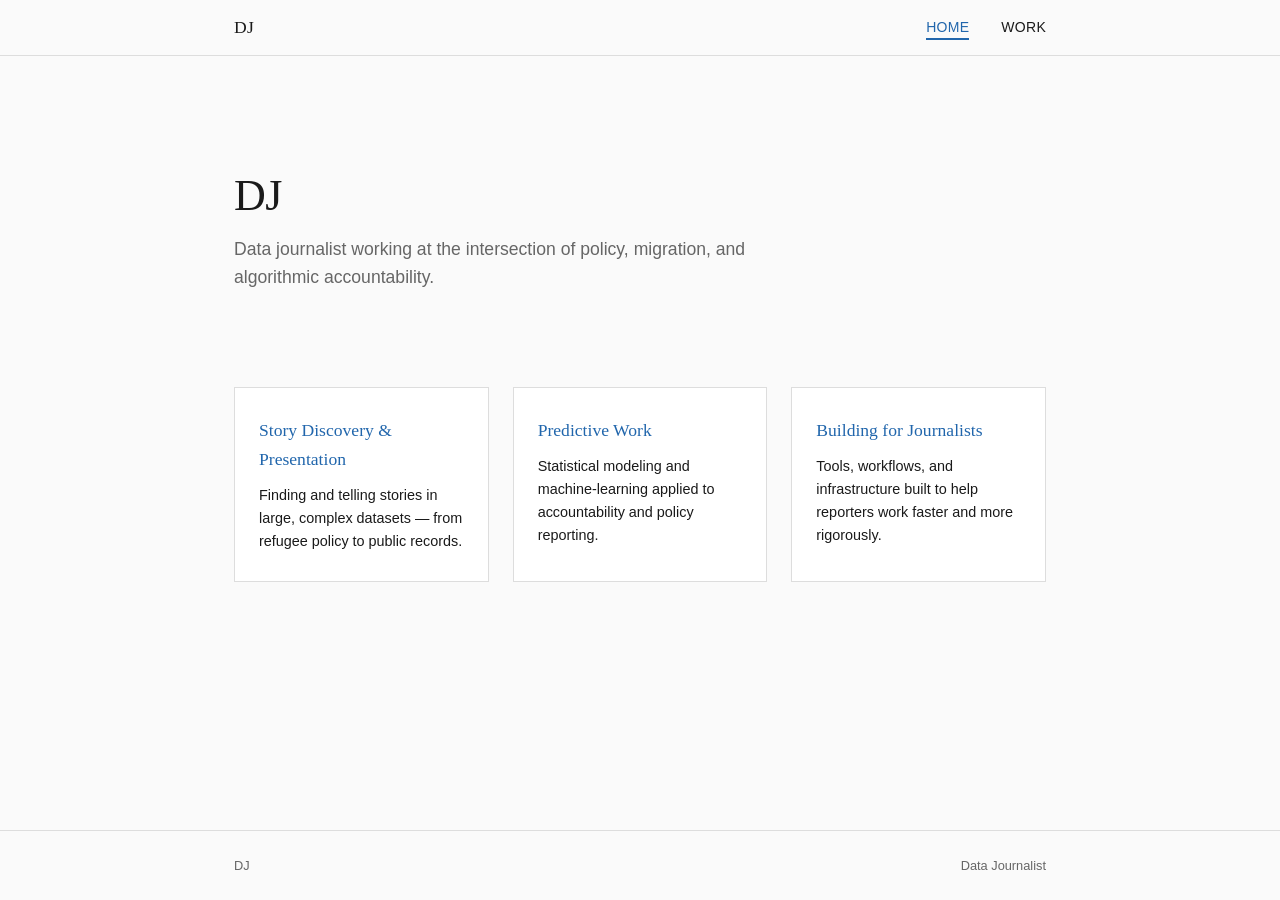
==== docs/index.html @ d5d2a120 "initial commit for website" ====
<!DOCTYPE html>
<html lang="en">
<head>
  <meta charset="UTF-8">
  <meta name="viewport" content="width=device-width, initial-scale=1.0">
  <title>DJ — Data Journalist</title>
  <link rel="stylesheet" href="css/style.css">
</head>
<body>

  <!-- Navigation -->
  <nav>
    <div class="nav-inner">
      <a class="nav-brand" href="index.html">DJ</a>
      <ul class="nav-links">
        <li><a href="index.html" class="active">Home</a></li>
        <li><a href="work/index.html">Work</a></li>
      </ul>
    </div>
  </nav>

  <!-- Main content -->
  <main>
    <div class="container">

      <!-- Hero -->
      <section class="hero">
        <h1 class="hero-name">DJ</h1>
        <p class="hero-tagline">Data journalist working at the intersection of policy, migration, and algorithmic accountability.</p>
      </section>

      <!-- Section cards -->
      <div class="card-grid">

        <a class="card" href="story-discovery/index.html">
          <div class="card-title">Story Discovery &amp; Presentation</div>
          <p class="card-desc">Finding and telling stories in large, complex datasets — from refugee policy to public records.</p>
        </a>

        <a class="card" href="predictive-work/index.html">
          <div class="card-title">Predictive Work</div>
          <p class="card-desc">Statistical modeling and machine-learning applied to accountability and policy reporting.</p>
        </a>

        <a class="card" href="building-for-journalists/index.html">
          <div class="card-title">Building for Journalists</div>
          <p class="card-desc">Tools, workflows, and infrastructure built to help reporters work faster and more rigorously.</p>
        </a>

      </div>

    </div>
  </main>

  <!-- Footer -->
  <footer>
    <div class="container">
      <span>DJ</span>
      <span>Data Journalist</span>
    </div>
  </footer>

</body>
</html>
---- docs/css/style.css ----
/* ============================================================
   DJ Portfolio — shared stylesheet
   ============================================================ */

/* --- Custom properties ------------------------------------ */
:root {
  --color-bg:      #FAFAFA;
  --color-text:    #1A1A1A;
  --color-accent:  #2166AC;
  --color-muted:   #666666;
  --color-border:  #DDDDDD;

  --font-heading: "Georgia", serif;
  --font-body:    "Helvetica Neue", Helvetica, Arial, sans-serif;

  --max-width: 860px;
  --nav-height: 56px;
}

/* --- Reset / base ----------------------------------------- */
*, *::before, *::after {
  box-sizing: border-box;
  margin: 0;
  padding: 0;
}

html {
  font-size: 16px;
  scroll-behavior: smooth;
}

body {
  background-color: var(--color-bg);
  color: var(--color-text);
  font-family: var(--font-body);
  line-height: 1.65;
  min-height: 100vh;
  display: flex;
  flex-direction: column;
}

h1, h2, h3, h4 {
  font-family: var(--font-heading);
  font-weight: normal;
  line-height: 1.25;
}

a {
  color: var(--color-accent);
  text-decoration: none;
}

a:hover {
  text-decoration: underline;
}

img {
  max-width: 100%;
  display: block;
}

/* --- Layout wrappers -------------------------------------- */
.container {
  width: 100%;
  max-width: var(--max-width);
  margin-left: auto;
  margin-right: auto;
  padding-left: 1.5rem;
  padding-right: 1.5rem;
}

main {
  flex: 1;
  padding-top: 3rem;
  padding-bottom: 4rem;
}

/* --- Navigation ------------------------------------------- */
nav {
  position: sticky;
  top: 0;
  z-index: 100;
  background-color: var(--color-bg);
  border-bottom: 1px solid var(--color-border);
  height: var(--nav-height);
  display: flex;
  align-items: center;
}

.nav-inner {
  display: flex;
  align-items: center;
  justify-content: space-between;
  width: 100%;
  max-width: var(--max-width);
  margin-left: auto;
  margin-right: auto;
  padding-left: 1.5rem;
  padding-right: 1.5rem;
}

.nav-brand {
  font-family: var(--font-heading);
  font-size: 1.1rem;
  color: var(--color-text);
  letter-spacing: 0.01em;
  white-space: nowrap;
}

.nav-brand:hover {
  text-decoration: none;
  color: var(--color-accent);
}

.nav-links {
  display: flex;
  gap: 2rem;
  list-style: none;
  align-items: center;
}

.nav-links a {
  font-family: var(--font-body);
  font-size: 0.875rem;
  color: var(--color-text);
  letter-spacing: 0.02em;
  text-transform: uppercase;
  padding-bottom: 3px;
  border-bottom: 2px solid transparent;
  transition: color 0.15s ease, border-color 0.15s ease;
}

.nav-links a:hover {
  color: var(--color-accent);
  text-decoration: none;
  border-bottom-color: var(--color-accent);
}

.nav-links a.active {
  color: var(--color-accent);
  border-bottom-color: var(--color-accent);
}

/* --- Footer ----------------------------------------------- */
footer {
  border-top: 1px solid var(--color-border);
  padding: 1.5rem 0;
  color: var(--color-muted);
  font-size: 0.8rem;
}

footer .container {
  display: flex;
  align-items: center;
  justify-content: space-between;
  flex-wrap: wrap;
  gap: 0.5rem;
}

/* --- Page header ------------------------------------------ */
.page-header {
  margin-bottom: 2.5rem;
  padding-bottom: 1.5rem;
  border-bottom: 1px solid var(--color-border);
}

.page-header h1 {
  font-size: 2rem;
  margin-bottom: 0.5rem;
}

.page-header .subtitle {
  color: var(--color-muted);
  font-size: 1rem;
}

/* --- Home hero -------------------------------------------- */
.hero {
  padding: 4rem 0 3rem;
}

.hero-name {
  font-size: 2.75rem;
  margin-bottom: 0.75rem;
  letter-spacing: -0.01em;
}

.hero-tagline {
  font-size: 1.1rem;
  color: var(--color-muted);
  max-width: 600px;
  line-height: 1.6;
}

/* --- Section cards / tiles -------------------------------- */
.card-grid {
  display: grid;
  grid-template-columns: repeat(3, 1fr);
  gap: 1.5rem;
  margin-top: 3rem;
}

.card {
  border: 1px solid var(--color-border);
  padding: 1.75rem 1.5rem;
  transition: box-shadow 0.2s ease, transform 0.2s ease;
  background-color: #fff;
}

.card:hover {
  box-shadow: 0 4px 16px rgba(0, 0, 0, 0.08);
  transform: translateY(-2px);
  text-decoration: none;
}

.card-title {
  font-family: var(--font-heading);
  font-size: 1.1rem;
  color: var(--color-accent);
  margin-bottom: 0.6rem;
}

.card-desc {
  font-size: 0.9rem;
  color: var(--color-text);
  line-height: 1.6;
}

/* card as anchor */
a.card {
  display: block;
  color: inherit;
}

a.card:hover {
  text-decoration: none;
}

a.card:hover .card-title {
  text-decoration: underline;
}

/* --- Story listing cards ---------------------------------- */
.story-list {
  display: flex;
  flex-direction: column;
  gap: 1.5rem;
  margin-top: 2rem;
}

.story-card {
  border: 1px solid var(--color-border);
  padding: 1.5rem;
  background-color: #fff;
  transition: box-shadow 0.2s ease, transform 0.2s ease;
}

.story-card:hover {
  box-shadow: 0 4px 16px rgba(0, 0, 0, 0.08);
  transform: translateY(-2px);
}

.story-card-title {
  font-family: var(--font-heading);
  font-size: 1.15rem;
  color: var(--color-accent);
  margin-bottom: 0.5rem;
}

.story-card-desc {
  font-size: 0.9rem;
  color: var(--color-text);
  line-height: 1.6;
  margin-bottom: 0.9rem;
}

.story-card-link {
  font-size: 0.875rem;
  font-weight: 600;
  color: var(--color-accent);
  letter-spacing: 0.01em;
}

.story-card-link:hover {
  text-decoration: underline;
}

/* --- DWRAP story page ------------------------------------- */
.story-meta {
  font-size: 0.8rem;
  color: var(--color-muted);
  margin-top: 0.5rem;
  line-height: 1.6;
}

.story-meta a {
  color: var(--color-muted);
  text-decoration: underline;
}

.story-body {
  max-width: 680px;
}

.story-body p {
  margin-bottom: 1.25rem;
  font-size: 0.975rem;
  line-height: 1.75;
}

.story-body h2 {
  font-size: 1.3rem;
  margin-top: 2.5rem;
  margin-bottom: 0.75rem;
  color: var(--color-text);
}

/* --- Visualization placeholders --------------------------- */
.viz-placeholder {
  background-color: #F5F5F5;
  border: 1px solid #DDDDDD;
  padding: 2rem;
  margin: 1.5rem 0 1rem;
  font-style: italic;
  color: var(--color-muted);
  font-size: 0.875rem;
  min-height: 180px;
  display: flex;
  flex-direction: column;
  justify-content: center;
}

.viz-placeholder .viz-label {
  font-family: var(--font-heading);
  font-size: 1rem;
  font-style: normal;
  color: var(--color-text);
  margin-bottom: 0.4rem;
}

/* --- Intro / section paragraph ---------------------------- */
.section-intro {
  font-size: 0.975rem;
  color: var(--color-muted);
  max-width: 620px;
  line-height: 1.7;
  margin-bottom: 0.5rem;
}

/* --- Coming soon ------------------------------------------ */
.coming-soon {
  color: var(--color-muted);
  font-size: 1rem;
  margin-top: 1rem;
}

/* --- Responsive ------------------------------------------- */
@media (max-width: 700px) {
  .card-grid {
    grid-template-columns: 1fr;
  }
}

@media (max-width: 600px) {
  nav {
    height: auto;
    padding: 0.75rem 0;
  }

  .nav-inner {
    flex-direction: column;
    align-items: flex-start;
    gap: 0.75rem;
  }

  .nav-links {
    flex-direction: column;
    align-items: flex-start;
    gap: 0.6rem;
  }

  .hero-name {
    font-size: 2rem;
  }

  .hero {
    padding: 2.5rem 0 2rem;
  }

  .page-header h1 {
    font-size: 1.6rem;
  }

  main {
    padding-top: 2rem;
  }
}
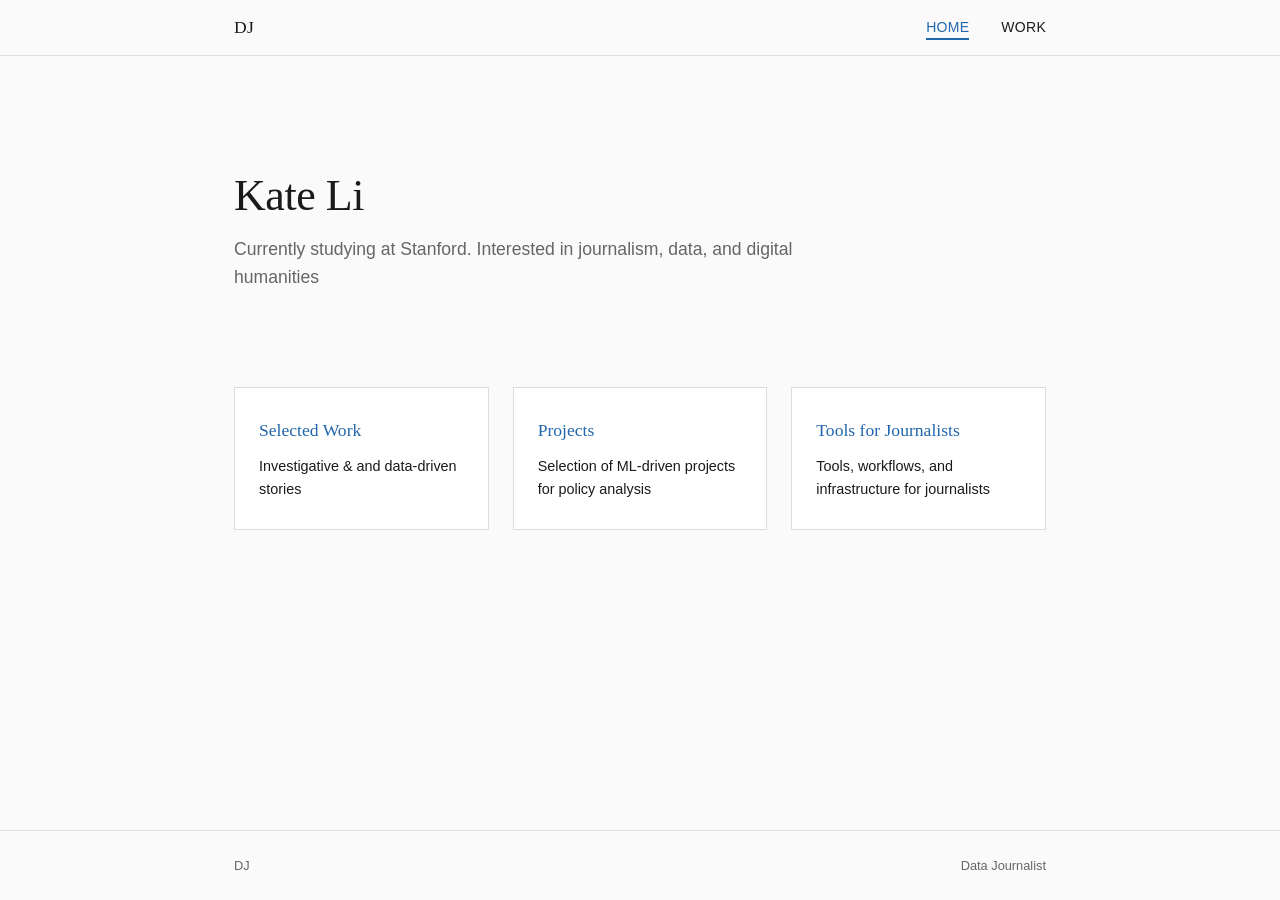
==== commit 47598f4a: "main page update" ====
--- a/docs/index.html
+++ b/docs/index.html
@@ -25,26 +25,26 @@
 
       <!-- Hero -->
       <section class="hero">
-        <h1 class="hero-name">DJ</h1>
-        <p class="hero-tagline">Data journalist working at the intersection of policy, migration, and algorithmic accountability.</p>
+        <h1 class="hero-name">Kate Li</h1>
+        <p class="hero-tagline">Currently studying at Stanford. Interested in journalism, data, and digital humanities </p>
       </section>
 
       <!-- Section cards -->
       <div class="card-grid">
 
         <a class="card" href="story-discovery/index.html">
-          <div class="card-title">Story Discovery &amp; Presentation</div>
-          <p class="card-desc">Finding and telling stories in large, complex datasets — from refugee policy to public records.</p>
+          <div class="card-title">Selected Work</div>
+          <p class="card-desc">Investigative &amp; and data-driven stories </p>
         </a>
 
         <a class="card" href="predictive-work/index.html">
-          <div class="card-title">Predictive Work</div>
-          <p class="card-desc">Statistical modeling and machine-learning applied to accountability and policy reporting.</p>
+          <div class="card-title">Projects</div>
+          <p class="card-desc">Selection of ML-driven projects for policy analysis</p>
         </a>
 
         <a class="card" href="building-for-journalists/index.html">
-          <div class="card-title">Building for Journalists</div>
-          <p class="card-desc">Tools, workflows, and infrastructure built to help reporters work faster and more rigorously.</p>
+          <div class="card-title">Tools for Journalists</div>
+          <p class="card-desc">Tools, workflows, and infrastructure for journalists</p>
         </a>
 
       </div>
--- a/docs/css/style.css
+++ b/docs/css/style.css
@@ -285,12 +285,12 @@
   text-decoration: underline;
 }
 
-/* --- DWRAP story page ------------------------------------- */
+/* --- Story page: meta + body ------------------------------ */
 .story-meta {
   font-size: 0.8rem;
   color: var(--color-muted);
-  margin-top: 0.5rem;
-  line-height: 1.6;
+  margin-top: 0.6rem;
+  line-height: 1.7;
 }
 
 .story-meta a {
@@ -302,29 +302,111 @@
   max-width: 680px;
 }
 
+/* Larger opening paragraph */
+.story-intro {
+  font-size: 1.15rem;
+  line-height: 1.8;
+  color: var(--color-text);
+  margin-bottom: 1.4rem;
+  font-family: var(--font-heading);
+  font-weight: normal;
+}
+
 .story-body p {
-  margin-bottom: 1.25rem;
+  margin-bottom: 1.3rem;
   font-size: 0.975rem;
-  line-height: 1.75;
+  line-height: 1.8;
+}
+
+/* Section dividers */
+.story-section {
+  margin-top: 3.5rem;
+}
+
+.section-label {
+  display: block;
+  font-family: var(--font-body);
+  font-size: 0.7rem;
+  letter-spacing: 0.12em;
+  text-transform: uppercase;
+  color: var(--color-accent);
+  margin-bottom: 0.5rem;
 }
 
 .story-body h2 {
-  font-size: 1.3rem;
-  margin-top: 2.5rem;
-  margin-bottom: 0.75rem;
-  color: var(--color-text);
-}
-
-/* --- Visualization placeholders --------------------------- */
+  font-size: 1.45rem;
+  margin-bottom: 1rem;
+  color: var(--color-text);
+  letter-spacing: -0.01em;
+}
+
+/* Pull quote */
+.pull-quote {
+  border-left: 3px solid var(--color-accent);
+  margin: 2rem 0;
+  padding: 0.5rem 0 0.5rem 1.5rem;
+  font-family: var(--font-heading);
+  font-size: 1.15rem;
+  line-height: 1.65;
+  color: var(--color-text);
+  font-style: italic;
+}
+
+.pull-quote cite {
+  display: block;
+  margin-top: 0.6rem;
+  font-size: 0.8rem;
+  font-style: normal;
+  color: var(--color-muted);
+  letter-spacing: 0.02em;
+}
+
+/* Stat callout boxes */
+.stat-row {
+  display: flex;
+  gap: 1.5rem;
+  margin: 2rem 0;
+  flex-wrap: wrap;
+}
+
+.stat-box {
+  flex: 1;
+  min-width: 140px;
+  border: 1px solid var(--color-border);
+  padding: 1.25rem 1rem;
+  background: #fff;
+  text-align: center;
+}
+
+.stat-number {
+  font-family: var(--font-heading);
+  font-size: 2.2rem;
+  color: var(--color-accent);
+  line-height: 1.1;
+  margin-bottom: 0.4rem;
+}
+
+.stat-desc {
+  font-size: 0.8rem;
+  color: var(--color-muted);
+  line-height: 1.5;
+}
+
+/* Visualization containers */
+.viz-wrap {
+  width: 100%;
+  max-width: var(--max-width);
+  margin: 2rem 0 0.5rem;
+}
+
 .viz-placeholder {
   background-color: #F5F5F5;
   border: 1px solid #DDDDDD;
-  padding: 2rem;
-  margin: 1.5rem 0 1rem;
+  padding: 2.5rem 2rem;
   font-style: italic;
   color: var(--color-muted);
   font-size: 0.875rem;
-  min-height: 180px;
+  min-height: 220px;
   display: flex;
   flex-direction: column;
   justify-content: center;
@@ -335,7 +417,42 @@
   font-size: 1rem;
   font-style: normal;
   color: var(--color-text);
-  margin-bottom: 0.4rem;
+  margin-bottom: 0.5rem;
+}
+
+.viz-caption {
+  font-size: 0.8rem;
+  color: var(--color-muted);
+  line-height: 1.55;
+  margin-top: 0.6rem;
+  margin-bottom: 1.5rem;
+  max-width: 680px;
+}
+
+/* Methodology note */
+.methodology {
+  margin-top: 4rem;
+  padding-top: 1.5rem;
+  border-top: 1px solid var(--color-border);
+  font-size: 0.8rem;
+  color: var(--color-muted);
+  line-height: 1.7;
+  max-width: 680px;
+}
+
+.methodology h3 {
+  font-family: var(--font-body);
+  font-size: 0.7rem;
+  letter-spacing: 0.1em;
+  text-transform: uppercase;
+  color: var(--color-muted);
+  margin-bottom: 0.6rem;
+  font-weight: 600;
+}
+
+.methodology a {
+  color: var(--color-muted);
+  text-decoration: underline;
 }
 
 /* --- Intro / section paragraph ---------------------------- */
@@ -345,6 +462,15 @@
   max-width: 620px;
   line-height: 1.7;
   margin-bottom: 0.5rem;
+}
+
+/* --- Visualization iframes -------------------------------- */
+.viz-iframe {
+  display: block;
+  width: 100%;
+  border: 1px solid var(--color-border);
+  background: #fff;
+  /* No fixed height here — set per-instance via the height attribute */
 }
 
 /* --- Coming soon ------------------------------------------ */
